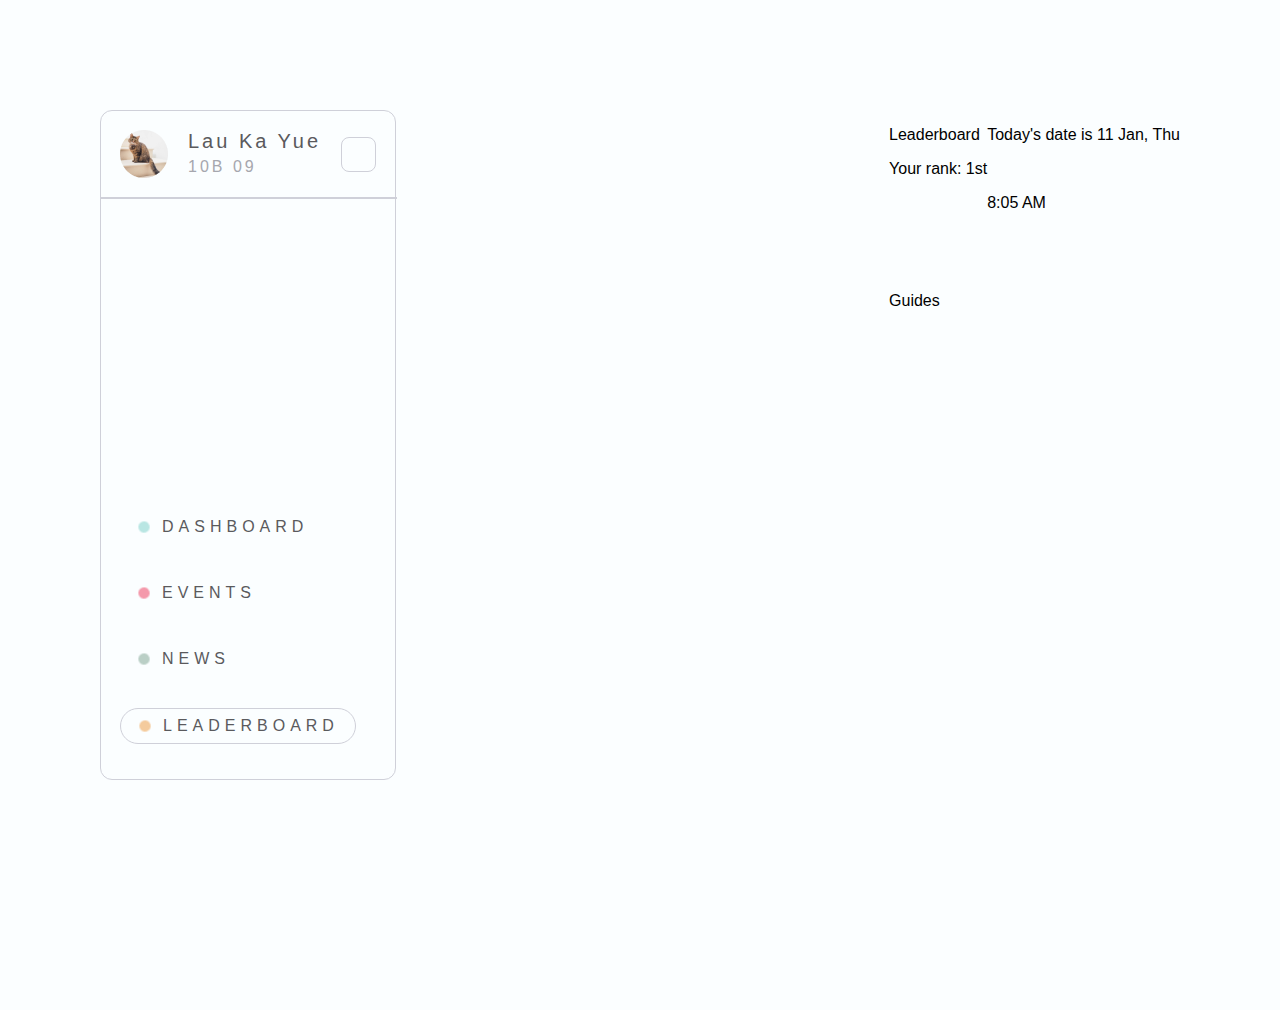
==== leaderboard.html @ 07c9d2f9 "Initialise sidebar" ====
<!DOCTYPE html>
<html lang="en">
<head>
  <meta charset="UTF-8">
  <meta name="viewport" content="width=device-width, initial-scale=1.0">
  <link href="leaderboard.css" rel="stylesheet" type="text/css" />
  <link href="text.css" rel="stylesheet" type="text/css" />
  <title>Leaderboard</title>
</head>
<body>
  <div class='web-box'>
    <div class='sidebar-box'>
      <div class='profile-box'>
        <img src='images/profile-pic.png' class='profile-pic'>
        <div class='profile-text-box'>
          <p class='profile-text-name'>Lau Ka Yue</p>
          <p class='profile-text-class'>10B 09</p>
        </div>
        <button class='profile-button'>
          <img src=''>  
        </button>
      </div>
      <hr class='sidebar-line'>
      <div class='nav-bar-big-box'>
        <div class='nav-bar-box'>
          <a class='nav-button' href='https://www.google.com'>
            <img src='images/dashboard-dot.png' style='object-fit: cover;size: 12px;'>
            dashboard
          </a>
          <a class='nav-button'>
            <img src='images/events-dot.png' style='object-fit: cover;size: 12px;'>
            events
          </a>
          <a class='nav-button'>
            <img src='images/news-dot.png' style='object-fit: cover;size: 12px;'>
            news
          </a>
          <a class='nav-selected-button'>
            <img src='images/leaderboard-dot.png' style='object-fit: cover;size: 12px;'>
            leaderboard
          </a>
        </div>
      </div>
    </div>
    <div class='body-box'>
      <div class='header-box'>
        <div class='heading-box'>
          <p class='heading'>Leaderboard</p>
          <p class='subheading'>Your rank: 1st</p>
        </div>
        <div class='today-box'>
          <div class='today-date'>
            <p>Today's date is 11 Jan, Thu</p>
            <img src=''>
          </div>
          <p class='today-time'>8:05 AM</p>
        </div>
      </div>
      <div class='content-box'>
        <div class='leaderboard-box'>

        </div>
        <div class='guides-box'>
          <p class='guides-heading'>Guides</p>
          <div class='guides-item'>
            
          </div>
        </div>
      </div>
    </div>
  </div>
</body>
</html>
---- leaderboard.css ----
html {
  height: 100%;
  width: 100%;
}

body {
  height: 100%;
  width: 100%;
  background-color: #FBFEFF;
  overflow: hidden;
  margin: 0;
}

.web-box {
  margin: 110px 100px;
  padding: 0;
  display: flex;
  flex-direction: row;
  column-gap: 60px;
  justify-content: space-between;
  height: 75%;
  overflow: hidden;
}

.sidebar-box {
  display: flex;
  flex-direction: column;
  border: 1px solid var(--color-light-gray);
  border-radius: 12px;
  height: 99%;
}

.profile-box {
  display: flex;
  flex-direction: row;
  column-gap: 20px;
  margin: 19px;
}

.profile-pic {
  object-fit: cover;
  height: 48px;
  width: auto;
}

.profile-text-box {
  display: flex;
  flex-direction: column;
  row-gap: 5px;
  letter-spacing: 3px;
}

.profile-text-name {
  margin: 0px;
  font-size: 20px;
  font-weight: medium;
  color: var(--color-black);
}

.profile-text-class {
  margin: 0px;
  font-size: 16px;
  font-weight: medium;
  color: var(--color-gray);
}

.profile-button {
  align-self: center;
  background-color: transparent;
  border: 1px solid var(--color-light-gray);
  border-radius: 8px;
  height: 35px;
  width: 35px;
}

.sidebar-line {
  margin: 0;
  border: 1px solid var(--color-light-gray);
  width: 100%;
}

.nav-bar-big-box {
  display: flex;
  flex-direction: row;
  align-items: flex-end;
  height: 100%;
}

.nav-bar-box {
  display: flex;
  flex-direction: column;
  row-gap: 32px;
  align-items: flex-start;
  margin-bottom: 35px;
  margin-left: 19px;
  margin-right: 27px;
}

.nav-button,
.nav-selected-button {
  display: flex;
  flex-direction: row;
  column-gap: 10px;
  font-size: 16px;
  font-weight: medium;
  color: var(--color-black);
  text-transform: uppercase;
  text-decoration: none;
  letter-spacing: 5px;
  padding: 8px 16px;
}

.nav-selected-button {
  border: 1px solid var(--color-light-gray);
  border-radius: 100px;
}

.body-box {
  display: flex;
  flex-direction: column;
  row-gap: 48px;
}

.header-box {
  display: flex;
  flex-direction: row;
}
---- text.css ----
body {
  font-family: 'Work Sans', sans-serif;
}

:root {
  --color-empha-black: #404150;
  --color-black: #5A5A5D;
  --color-gray: #A6A7AE;
  --color-light-gray: #CFD0D9;
  --color-very-light-gray: #ECECEC;
  --color-bluish-white: #FBFEFF;
  --color-red: #F499AB;
  --color-pink: #F6B4B5;
  --color-dark-red: #DAA1A7;
  --color-beige: #F6E3D2;
  --color-yellow: #F4E1B6;
  --color-orange: #F4CB9D;
  --color-blue: #B9E6E3;
  --color-gray-blue: #BACFC6;
}

.regular-text {
  font-weight: normal;
}

.medium-text {
  font-weight: 500;
}

.small-text {
  font-size: 24px;
}

.big-text {
  font-size: 48px;
}
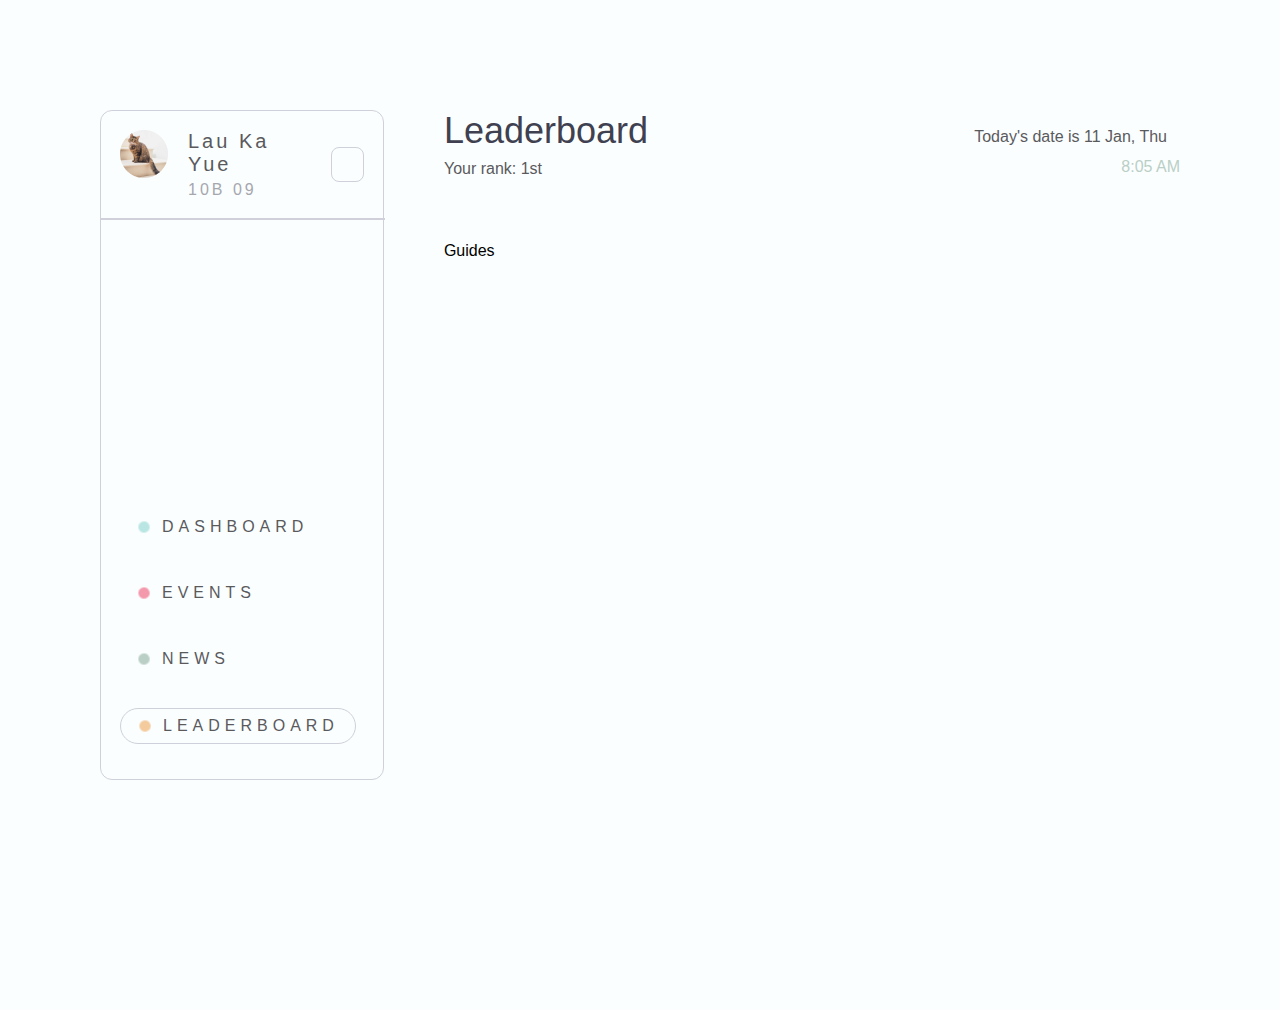
==== commit 4777b9d8: "Initialise homepage and refined sidebar" ====
--- a/leaderboard.html
+++ b/leaderboard.html
@@ -50,8 +50,8 @@
         </div>
         <div class='today-box'>
           <div class='today-date'>
-            <p>Today's date is 11 Jan, Thu</p>
-            <img src=''>
+            <p class='today-date-text'>Today's date is 11 Jan, Thu</p>
+            <img class='today-img' src=''>
           </div>
           <p class='today-time'>8:05 AM</p>
         </div>
--- a/leaderboard.css
+++ b/leaderboard.css
@@ -119,10 +119,60 @@
   display: flex;
   flex-direction: column;
   row-gap: 48px;
+  width: 100%;
 }
 
 .header-box {
   display: flex;
   flex-direction: row;
+  margin: 0;
+  justify-content: space-between;
+  align-items: flex-end;
 }
 
+.heading {
+  margin: 0;
+  font-size: 36px;
+  font-weight: medium;
+  color: var(--color-empha-black);
+}
+
+.subheading {
+  margin: 0;
+  margin-top: 8px;
+  font-size: 16px;
+  font-weight: regular;
+  color: var(--color-black);
+}
+
+.today-box {
+  margin: 0;
+  text-align: right;
+  padding-bottom: 2px;
+}
+
+.today-date {
+  margin: 0;
+  display: flex;
+  flex-direction: row;
+  column-gap: 13px;
+}
+
+.today-date-text {
+  margin: 0;
+  font-size: 16px;
+  font-weight: normal;
+  color: var(--color-black);
+}
+
+.today-time {
+  margin: 0;
+  margin-top: 12px;
+  font-size: 16px;
+  font-weight: normal;
+  color: var(--color-gray-blue);
+}
+
+.leaderboard-box {
+  background-color: white;
+}--- a/text.css
+++ b/text.css
@@ -17,6 +17,7 @@
   --color-orange: #F4CB9D;
   --color-blue: #B9E6E3;
   --color-gray-blue: #BACFC6;
+  --color-more-blue-white: #F6FDFE;
 }
 
 .regular-text {
